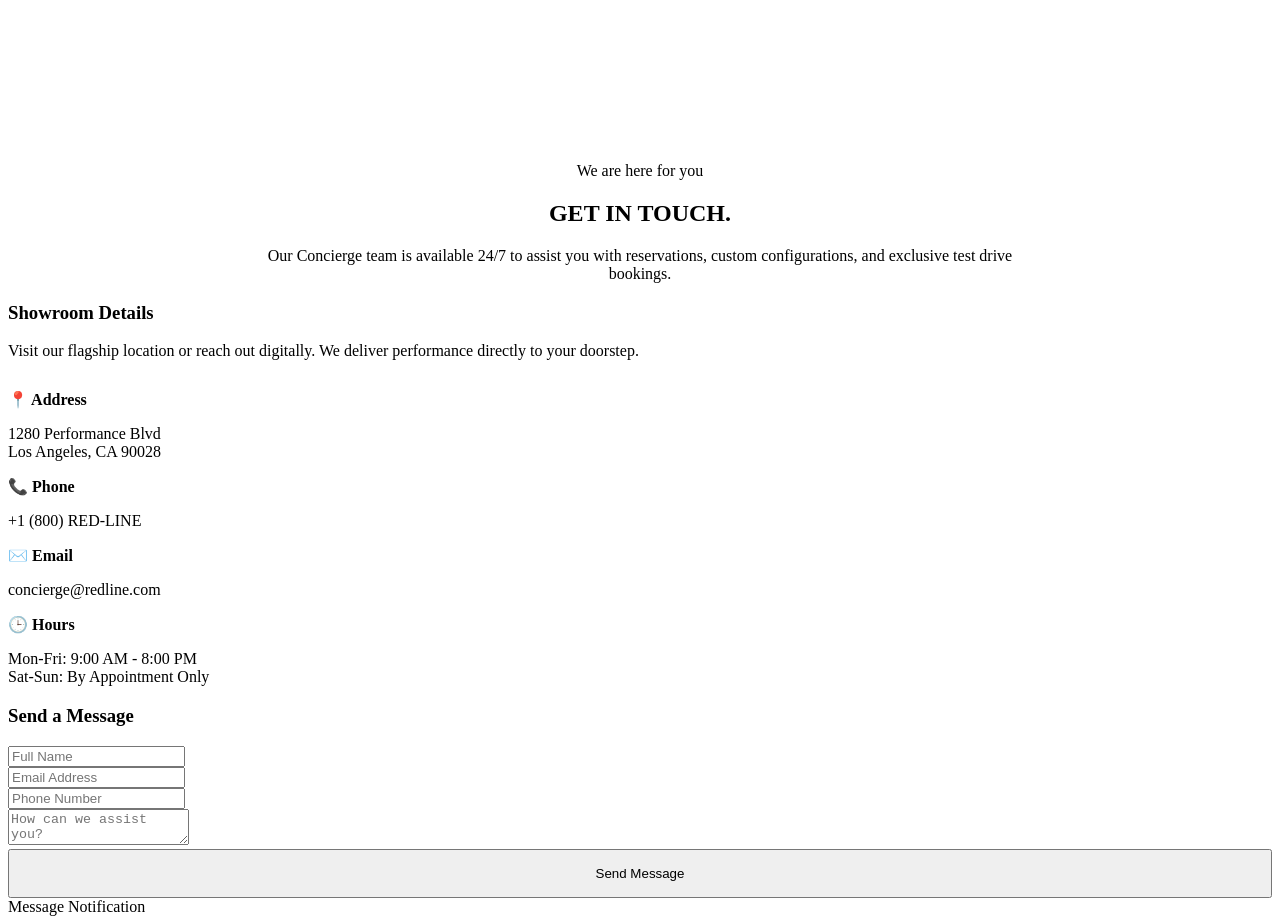
==== contact-us.html @ 71195930 "fi" ====
<!DOCTYPE html>
<html lang="en">
<head>
  <meta charset="UTF-8">
  <meta name="viewport" content="width=device-width, initial-scale=1.0">
  <title>Contact REDLINE | Get in Touch</title>
  
  <!-- Make sure this links to your existing CSS file -->
  <link rel="stylesheet" href="contact-us.css">
</head>
<body>

  <!-- This dynamically loads your Header from index.js -->
  <site-header></site-header>

  <!-- CONTACT HERO SECTION WITH VIDEO -->
  <section class="hero contact-hero">
    <!-- Background Video -->
    <video autoplay loop muted playsinline class="hero-video">
      <source src="videos/hero-video.mp4" type="video/mp4">
      Your browser does not support the video tag.
    </video>
    <div class="hero-overlay"></div>

    <div class="hero-content" style="text-align: center; margin: 0 auto; max-width: 800px;">
      <span class="hero-tag">We are here for you</span>
      <h1 class="hero-title">GET IN <span>TOUCH.</span></h1>
      <p class="hero-desc">
        Our Concierge team is available 24/7 to assist you with reservations, custom configurations, and exclusive test drive bookings.
      </p>
    </div>
  </section>

  <!-- CONTACT FORM SECTION -->
  <section class="contact-section">
    <div class="contact-grid">
      
      <!-- Left Side: Contact Information -->
      <div class="contact-info">
        <h3>Showroom Details</h3>
        <p style="color: var(--text-gray); margin-bottom: 30px;">Visit our flagship location or reach out digitally. We deliver performance directly to your doorstep.</p>
        
        <div class="info-item">
          <strong><span style="color: var(--brand-red);">📍</span> Address</strong>
          <p>1280 Performance Blvd<br>Los Angeles, CA 90028</p>
        </div>
        
        <div class="info-item">
          <strong><span style="color: var(--brand-red);">📞</span> Phone</strong>
          <p>+1 (800) RED-LINE</p>
        </div>
        
        <div class="info-item">
          <strong><span style="color: var(--brand-red);">✉️</span> Email</strong>
          <p>concierge@redline.com</p>
        </div>

        <div class="info-item">
          <strong><span style="color: var(--brand-red);">🕒</span> Hours</strong>
          <p>Mon-Fri: 9:00 AM - 8:00 PM<br>Sat-Sun: By Appointment Only</p>
        </div>
      </div>

      <!-- Right Side: The Form -->
      <div class="contact-form-wrapper">
        <h3>Send a Message</h3>
        <form id="contact-form">
          <div class="form-group">
            <input type="text" class="form-control" placeholder="Full Name" required>
          </div>
          <div class="form-group">
            <input type="email" class="form-control" placeholder="Email Address" required>
          </div>
          <div class="form-group">
            <input type="tel" class="form-control" placeholder="Phone Number">
          </div>
          <div class="form-group">
            <textarea class="form-control" placeholder="How can we assist you?" required></textarea>
          </div>
          <button type="submit" class="btn-red" style="width: 100%; padding: 15px;">Send Message</button>
        </form>
      </div>

    </div>
  </section>

  <!-- This dynamically loads your Footer from index.js -->
  <site-footer></site-footer>

  <!-- Toast Notification (Required for the JS popup to work) -->
  <div class="toast" id="toast">Message Notification</div>

  <!-- Single JavaScript File (Handles Header, Footer, and Form Submission) -->
  <script src="contact-us.js"></script>
</body>
</html>
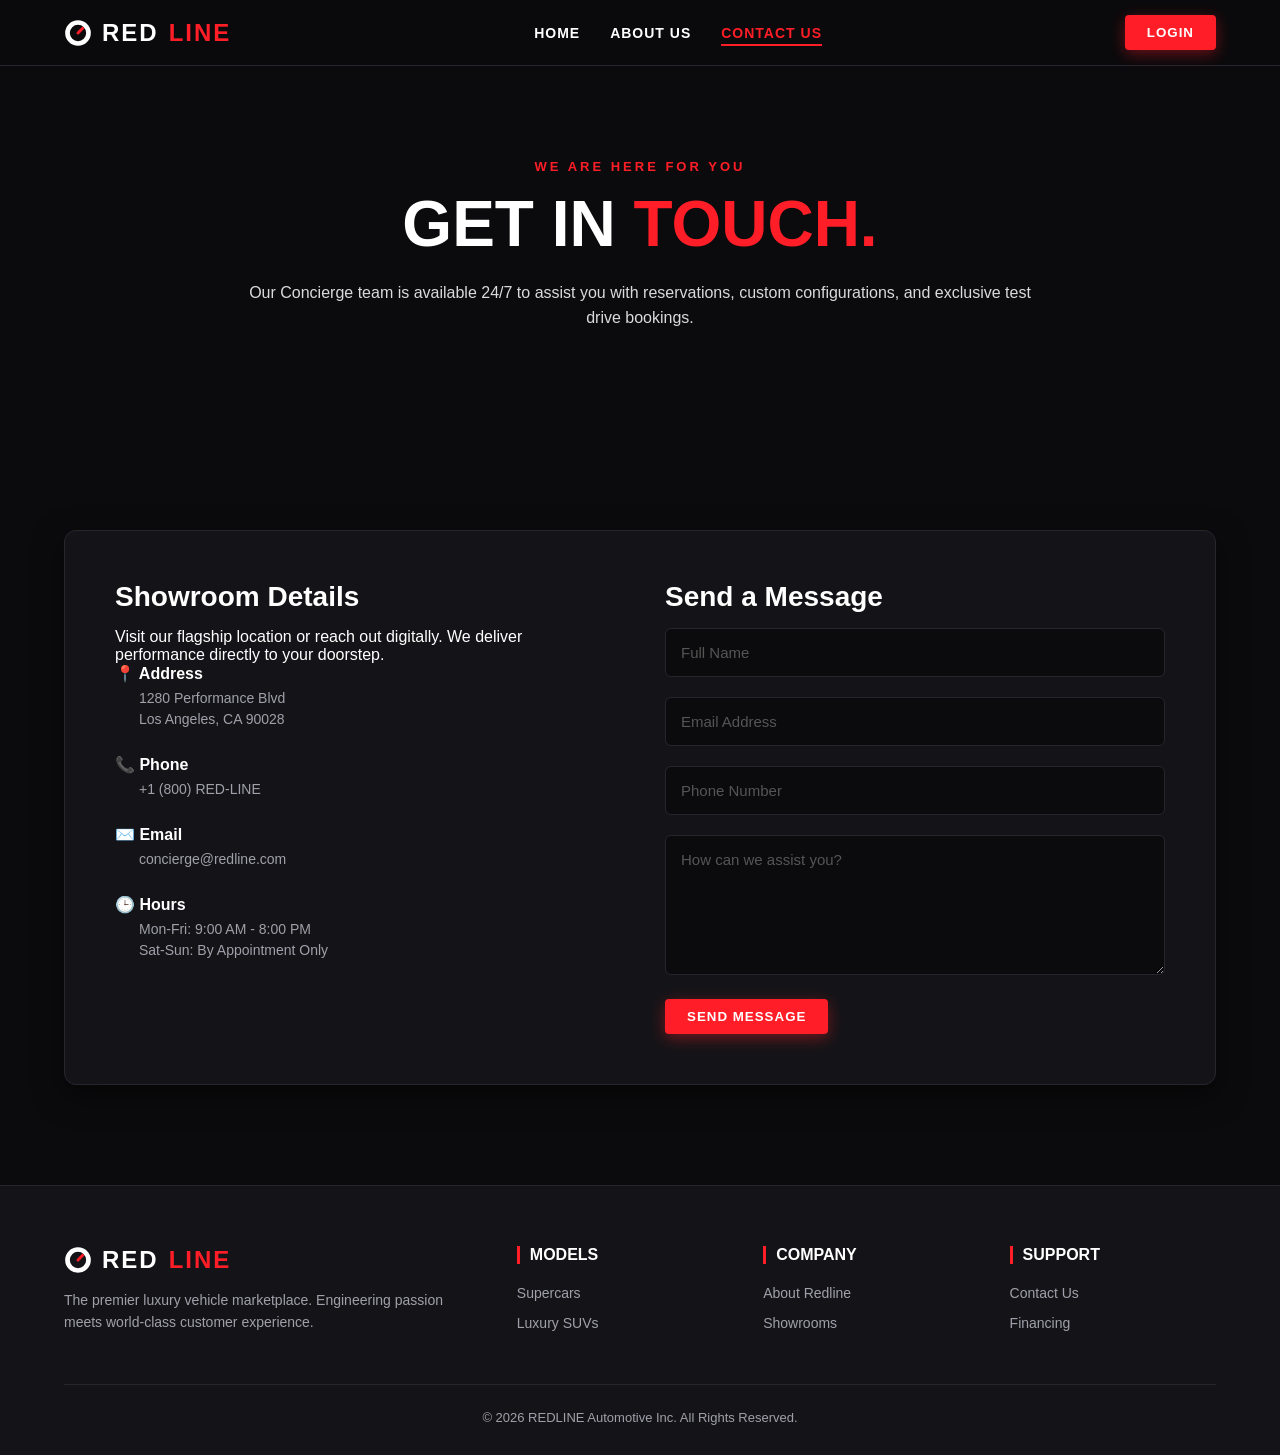
==== commit 75682292: "fix issue" ====
--- a/contact-us.html
+++ b/contact-us.html
@@ -5,24 +5,22 @@
   <meta name="viewport" content="width=device-width, initial-scale=1.0">
   <title>Contact REDLINE | Get in Touch</title>
   
-  <!-- Make sure this links to your existing CSS file -->
-  <link rel="stylesheet" href="contact-us.css">
+  <!-- Linking to your newly named CSS file -->
+  <link rel="stylesheet" href="index.css">
 </head>
 <body>
 
-  <!-- This dynamically loads your Header from index.js -->
+  <!-- Web Component Header (Loaded from index.js) -->
   <site-header></site-header>
 
-  <!-- CONTACT HERO SECTION WITH VIDEO -->
+  <!-- HERO SECTION -->
   <section class="hero contact-hero">
-    <!-- Background Video -->
     <video autoplay loop muted playsinline class="hero-video">
-      <source src="videos/hero-video.mp4" type="video/mp4">
-      Your browser does not support the video tag.
+      <source src="videos/contact-us-hero.mp4" type="video/mp4">
     </video>
     <div class="hero-overlay"></div>
 
-    <div class="hero-content" style="text-align: center; margin: 0 auto; max-width: 800px;">
+    <div class="hero-content centered-hero">
       <span class="hero-tag">We are here for you</span>
       <h1 class="hero-title">GET IN <span>TOUCH.</span></h1>
       <p class="hero-desc">
@@ -35,33 +33,33 @@
   <section class="contact-section">
     <div class="contact-grid">
       
-      <!-- Left Side: Contact Information -->
+      <!-- Left Side: Information -->
       <div class="contact-info">
         <h3>Showroom Details</h3>
-        <p style="color: var(--text-gray); margin-bottom: 30px;">Visit our flagship location or reach out digitally. We deliver performance directly to your doorstep.</p>
+        <p class="contact-subtitle">Visit our flagship location or reach out digitally. We deliver performance directly to your doorstep.</p>
         
         <div class="info-item">
-          <strong><span style="color: var(--brand-red);">📍</span> Address</strong>
+          <strong><span class="icon-red">📍</span> Address</strong>
           <p>1280 Performance Blvd<br>Los Angeles, CA 90028</p>
         </div>
         
         <div class="info-item">
-          <strong><span style="color: var(--brand-red);">📞</span> Phone</strong>
+          <strong><span class="icon-red">📞</span> Phone</strong>
           <p>+1 (800) RED-LINE</p>
         </div>
         
         <div class="info-item">
-          <strong><span style="color: var(--brand-red);">✉️</span> Email</strong>
+          <strong><span class="icon-red">✉️</span> Email</strong>
           <p>concierge@redline.com</p>
         </div>
 
         <div class="info-item">
-          <strong><span style="color: var(--brand-red);">🕒</span> Hours</strong>
+          <strong><span class="icon-red">🕒</span> Hours</strong>
           <p>Mon-Fri: 9:00 AM - 8:00 PM<br>Sat-Sun: By Appointment Only</p>
         </div>
       </div>
 
-      <!-- Right Side: The Form -->
+      <!-- Right Side: Form -->
       <div class="contact-form-wrapper">
         <h3>Send a Message</h3>
         <form id="contact-form">
@@ -77,20 +75,20 @@
           <div class="form-group">
             <textarea class="form-control" placeholder="How can we assist you?" required></textarea>
           </div>
-          <button type="submit" class="btn-red" style="width: 100%; padding: 15px;">Send Message</button>
+          <button type="submit" class="btn-red btn-full">Send Message</button>
         </form>
       </div>
 
     </div>
   </section>
 
-  <!-- This dynamically loads your Footer from index.js -->
+  <!-- Web Component Footer (Loaded from index.js) -->
   <site-footer></site-footer>
 
-  <!-- Toast Notification (Required for the JS popup to work) -->
+  <!-- Toast Notification -->
   <div class="toast" id="toast">Message Notification</div>
 
-  <!-- Single JavaScript File (Handles Header, Footer, and Form Submission) -->
-  <script src="contact-us.js"></script>
+  <!-- Linking to your JS file -->
+  <script src="index.js"></script>
 </body>
 </html>
--- a/index.css
+++ b/index.css
@@ -0,0 +1,679 @@
+/* ==========================================================================
+   1. BRAND COLORS & GLOBAL STYLES (Black, Red, White)
+   ========================================================================== */
+:root {
+  --bg-black: #0b0b0d;
+  --card-black: #141418;
+  --brand-red: #ff1e27;
+  --brand-red-glow: rgba(255, 30, 39, 0.4);
+  --text-white: #ffffff;
+  --text-gray: #a0a0aa;
+  --border-dark: #26262e;
+  --transition-smooth: all 0.3s cubic-bezier(0.4, 0, 0.2, 1);
+}
+
+* {
+  margin: 0;
+  padding: 0;
+  box-sizing: border-box;
+  font-family: 'Segoe UI', Roboto, Helvetica, Arial, sans-serif;
+}
+
+body {
+  background-color: var(--bg-black);
+  color: var(--text-white);
+  overflow-x: hidden;
+}
+
+::-webkit-scrollbar { width: 8px; }
+::-webkit-scrollbar-track { background: var(--bg-black); }
+::-webkit-scrollbar-thumb { background: var(--brand-red); border-radius: 4px; }
+
+@keyframes fadeIn {
+  from { opacity: 0; transform: translateY(20px); }
+  to { opacity: 1; transform: translateY(0); }
+}
+
+/* ==========================================================================
+   2. HEADER & NAVIGATION
+   ========================================================================== */
+header {
+  position: fixed;
+  top: 0;
+  width: 100%;
+  z-index: 1000;
+  background: rgba(11, 11, 13, 0.9);
+  backdrop-filter: blur(12px);
+  border-bottom: 1px solid var(--border-dark);
+  padding: 15px 5%;
+  display: flex;
+  justify-content: space-between;
+  align-items: center;
+}
+
+.logo {
+  font-size: 24px;
+  font-weight: 900;
+  letter-spacing: 2px;
+  color: var(--text-white);
+  text-decoration: none;
+  display: flex;
+  align-items: center;
+  gap: 10px;
+}
+
+.logo-icon {
+  width: 28px;
+  height: 28px;
+  stroke: var(--text-white);
+}
+
+.logo span {
+  color: var(--brand-red);
+}
+
+.nav-links {
+  display: flex;
+  list-style: none;
+  gap: 30px;
+}
+
+.nav-links a {
+  color: var(--text-white);
+  text-decoration: none;
+  font-weight: 600;
+  font-size: 14px;
+  text-transform: uppercase;
+  letter-spacing: 1px;
+  position: relative;
+  padding: 5px 0;
+  transition: var(--transition-smooth);
+}
+
+.nav-links a::after {
+  content: '';
+  position: absolute;
+  bottom: 0;
+  left: 0;
+  width: 0%;
+  height: 2px;
+  background: var(--brand-red);
+  transition: var(--transition-smooth);
+}
+
+/* Active Nav Link Styling */
+.nav-links a:hover, 
+.nav-links a.active {
+  color: var(--brand-red);
+}
+
+.nav-links a:hover::after, 
+.nav-links a.active::after {
+  width: 100%;
+}
+
+.btn-red {
+  background: var(--brand-red);
+  color: var(--text-white);
+  padding: 10px 22px;
+  border: none;
+  border-radius: 4px;
+  font-weight: 700;
+  cursor: pointer;
+  text-transform: uppercase;
+  letter-spacing: 1px;
+  transition: var(--transition-smooth);
+  box-shadow: 0 4px 15px var(--brand-red-glow);
+}
+
+.btn-red:hover {
+  background: #e00010;
+  transform: translateY(-2px);
+  box-shadow: 0 6px 20px var(--brand-red);
+}
+
+/* ==========================================================================
+   3. HERO SECTION (WITH VIDEO)
+   ========================================================================== */
+.hero {
+  position: relative;
+  min-height: 100vh;
+  padding: 130px 5% 60px;
+  display: flex;
+  align-items: center;
+  justify-content: space-between;
+  overflow: hidden; 
+}
+
+.hero-video {
+  position: absolute;
+  top: 0;
+  left: 0;
+  width: 100%;
+  height: 100%;
+  object-fit: cover; 
+  z-index: 0;
+}
+
+.hero-overlay {
+  position: absolute;
+  top: 0;
+  left: 0;
+  width: 100%;
+  height: 100%;
+  background: linear-gradient(90deg, rgba(11, 11, 13, 0.9) 0%, rgba(11, 11, 13, 0.4) 100%);
+  z-index: 1;
+}
+
+.hero-content {
+  position: relative; 
+  z-index: 2;
+  max-width: 550px;
+  animation: fadeIn 1.5s ease-out;
+}
+
+.hero-tag {
+  color: var(--brand-red);
+  font-weight: 700;
+  text-transform: uppercase;
+  letter-spacing: 3px;
+  font-size: 13px;
+  margin-bottom: 15px;
+  display: block;
+}
+
+.hero-title {
+  font-size: 64px; 
+  font-weight: 900;
+  line-height: 1.1;
+  margin-bottom: 20px;
+}
+
+.hero-title span {
+  color: var(--brand-red);
+}
+
+.hero-desc {
+  color: rgba(255, 255, 255, 0.85); 
+  font-size: 16px;
+  line-height: 1.6;
+  margin-bottom: 30px;
+}
+
+.hero-stats {
+  display: flex;
+  gap: 30px;
+  margin-top: 40px;
+  border-top: 1px solid rgba(255, 255, 255, 0.2); 
+  padding-top: 20px;
+}
+
+.stat-item h3 {
+  font-size: 28px;
+  color: var(--text-white);
+}
+
+.stat-item p {
+  color: var(--text-gray);
+  font-size: 12px;
+  text-transform: uppercase;
+}
+
+/* ==========================================================================
+   4. SHOWROOM SECTION
+   ========================================================================== */
+.showroom-section {
+  padding: 60px 5% 100px;
+  position: relative;
+  z-index: 5;
+  background-color: var(--bg-black);
+}
+
+.section-title {
+  text-align: center;
+  font-size: 36px;
+  font-weight: 800;
+  margin-bottom: 10px;
+  text-transform: uppercase;
+}
+
+.section-subtitle {
+  text-align: center;
+  color: var(--text-gray);
+  margin-bottom: 50px;
+}
+
+.showroom-card {
+  background: var(--card-black);
+  border: 1px solid var(--border-dark);
+  border-radius: 12px;
+  padding: 40px;
+  display: flex;
+  gap: 50px;
+  align-items: center;
+  box-shadow: 0 10px 30px rgba(0,0,0,0.5);
+}
+
+.vehicle-display {
+  flex: 1.3;
+  display: flex;
+  flex-direction: column;
+  align-items: center;
+}
+
+.main-image-container {
+  width: 100%;
+  height: 320px;
+  display: flex;
+  align-items: center;
+  justify-content: center;
+  background: #0f0f12;
+  border-radius: 8px;
+  border: 1px solid var(--border-dark);
+  padding: 20px;
+}
+
+.main-image-container svg {
+  width: 100%;
+  height: 100%;
+  transition: all 0.4s ease;
+}
+
+.angle-thumbnails {
+  display: flex;
+  gap: 12px;
+  margin-top: 20px;
+}
+
+.thumb-btn {
+  background: var(--bg-black);
+  color: var(--text-white);
+  border: 1px solid var(--border-dark);
+  border-radius: 6px;
+  padding: 10px 18px;
+  font-size: 13px;
+  font-weight: 600;
+  cursor: pointer;
+  transition: var(--transition-smooth);
+}
+
+.thumb-btn.active, .thumb-btn:hover {
+  border-color: var(--brand-red);
+  color: var(--brand-red);
+  box-shadow: 0 0 10px var(--brand-red-glow);
+}
+
+.vehicle-details {
+  flex: 1;
+}
+
+.badge {
+  background: rgba(255, 30, 39, 0.15);
+  color: var(--brand-red);
+  padding: 6px 12px;
+  border-radius: 20px;
+  font-size: 12px;
+  font-weight: 700;
+  text-transform: uppercase;
+  display: inline-block;
+  margin-bottom: 15px;
+  border: 1px solid var(--brand-red);
+}
+
+.vehicle-details h2 {
+  font-size: 38px;
+  font-weight: 800;
+  margin-bottom: 10px;
+}
+
+.price-tag {
+  font-size: 28px;
+  color: var(--brand-red);
+  font-weight: 800;
+  margin-bottom: 25px;
+}
+
+.color-section-title {
+  font-size: 14px;
+  text-transform: uppercase;
+  color: var(--text-gray);
+  margin-bottom: 12px;
+}
+
+.color-swatches {
+  display: flex;
+  gap: 15px;
+  margin-bottom: 30px;
+}
+
+.color-dot {
+  width: 38px;
+  height: 38px;
+  border-radius: 50%;
+  cursor: pointer;
+  border: 3px solid var(--border-dark);
+  transition: var(--transition-smooth);
+}
+
+.color-dot.active {
+  border-color: var(--text-white);
+  transform: scale(1.15);
+  box-shadow: 0 0 15px var(--brand-red-glow);
+}
+
+.specs-grid {
+  display: grid;
+  grid-template-columns: repeat(2, 1fr);
+  gap: 15px;
+  margin-bottom: 30px;
+}
+
+.spec-box {
+  background: var(--bg-black);
+  padding: 12px 15px;
+  border-radius: 6px;
+  border: 1px solid var(--border-dark);
+}
+
+.spec-box span {
+  display: block;
+  color: var(--text-gray);
+  font-size: 11px;
+  text-transform: uppercase;
+}
+
+.spec-box strong {
+  font-size: 15px;
+  color: var(--text-white);
+}
+
+/* ==========================================================================
+   5. FOOTER & TOAST
+   ========================================================================== */
+footer {
+  background: var(--card-black);
+  border-top: 1px solid var(--border-dark);
+  padding: 60px 5% 30px;
+}
+
+.footer-grid {
+  display: grid;
+  grid-template-columns: 2fr repeat(3, 1fr);
+  gap: 40px;
+  margin-bottom: 40px;
+}
+
+.footer-brand p {
+  color: var(--text-gray);
+  font-size: 14px;
+  margin-top: 15px;
+  line-height: 1.6;
+}
+
+.footer-col h4 {
+  color: var(--text-white);
+  font-size: 16px;
+  margin-bottom: 20px;
+  text-transform: uppercase;
+  border-left: 3px solid var(--brand-red);
+  padding-left: 10px;
+}
+
+.footer-col ul {
+  list-style: none;
+}
+
+.footer-col ul li {
+  margin-bottom: 12px;
+}
+
+.footer-col ul li a {
+  color: var(--text-gray);
+  text-decoration: none;
+  font-size: 14px;
+  transition: var(--transition-smooth);
+}
+
+.footer-col ul li a:hover {
+  color: var(--brand-red);
+  padding-left: 5px;
+}
+
+.footer-bottom {
+  border-top: 1px solid var(--border-dark);
+  padding-top: 25px;
+  text-align: center;
+  color: var(--text-gray);
+  font-size: 13px;
+}
+
+.toast {
+  position: fixed;
+  bottom: 30px;
+  right: 30px;
+  background: var(--brand-red);
+  color: var(--text-white);
+  padding: 15px 25px;
+  border-radius: 6px;
+  font-weight: 700;
+  box-shadow: 0 5px 20px rgba(0,0,0,0.5);
+  transform: translateY(100px);
+  opacity: 0;
+  transition: var(--transition-smooth);
+  z-index: 2000;
+}
+
+.toast.show {
+  transform: translateY(0);
+  opacity: 1;
+}
+
+/* ==========================================================================
+   6. CONTACT PAGE SPECIFIC STYLES
+   ========================================================================== */
+.contact-hero {
+  min-height: 50vh;
+  display: flex;
+  justify-content: center;
+  align-items: center;
+}
+
+.contact-section {
+  padding: 80px 5% 100px;
+  background-color: var(--bg-black);
+}
+
+.contact-grid {
+  display: grid;
+  grid-template-columns: 1fr 1fr;
+  gap: 50px;
+  background: var(--card-black);
+  padding: 50px;
+  border-radius: 12px;
+  border: 1px solid var(--border-dark);
+  box-shadow: 0 10px 30px rgba(0,0,0,0.5);
+  max-width: 1200px;
+  margin: 0 auto;
+}
+
+.contact-info h3, .contact-form-wrapper h3 {
+  font-size: 28px;
+  margin-bottom: 15px;
+  color: var(--text-white);
+}
+
+.info-item {
+  margin-bottom: 25px;
+}
+
+.info-item strong {
+  display: block;
+  font-size: 16px;
+  margin-bottom: 5px;
+  color: var(--text-white);
+}
+
+.info-item p {
+  color: var(--text-gray);
+  line-height: 1.5;
+  font-size: 14px;
+  margin-left: 24px;
+}
+
+.form-group {
+  margin-bottom: 20px;
+}
+
+.form-control {
+  width: 100%;
+  padding: 15px;
+  background: var(--bg-black);
+  border: 1px solid var(--border-dark);
+  color: var(--text-white);
+  border-radius: 6px;
+  font-size: 15px;
+  transition: var(--transition-smooth);
+}
+
+.form-control::placeholder {
+  color: #555;
+}
+
+.form-control:focus {
+  border-color: var(--brand-red);
+  outline: none;
+  box-shadow: 0 0 10px var(--brand-red-glow);
+}
+
+textarea.form-control {
+  resize: vertical;
+  min-height: 140px;
+}
+
+/* ==========================================================================
+   7. ABOUT US & SHARED SUB-PAGE STYLES
+   ========================================================================== */
+
+/* Fix: Perfectly centers the text in the Hero for About & Contact pages */
+.centered-hero {
+  text-align: center;
+  margin: 0 auto;
+  max-width: 800px;
+  display: flex;
+  flex-direction: column;
+  align-items: center;
+}
+
+/* About Section Layout Fixes */
+.about-section {
+  padding: 120px 5%;
+  background-color: var(--bg-black);
+  position: relative;
+  z-index: 5; /* Ensures it sits properly above the video background */
+}
+
+.about-container {
+  max-width: 1200px;
+  margin: 0 auto;
+}
+
+.about-story {
+  text-align: center;
+  margin-bottom: 80px;
+  padding: 0 20px;
+}
+
+.about-story .section-title {
+  font-size: 36px;
+  font-weight: 800;
+  margin-bottom: 30px;
+  text-transform: uppercase;
+  color: var(--text-white);
+}
+
+.about-text {
+  color: var(--text-gray);
+  font-size: 18px;
+  line-height: 1.8;
+  margin-bottom: 20px;
+  max-width: 800px;
+  margin-left: auto;
+  margin-right: auto;
+}
+
+/* Values Grid Layout */
+.values-grid {
+  display: grid;
+  grid-template-columns: repeat(3, 1fr);
+  gap: 40px; /* Increased gap for better breathing room */
+}
+
+.value-card {
+  background: var(--card-black);
+  padding: 50px 30px; /* Made the cards slightly taller */
+  border-radius: 12px;
+  border: 1px solid var(--border-dark);
+  text-align: center;
+  transition: var(--transition-smooth);
+}
+
+.value-card:hover {
+  border-color: var(--brand-red);
+  transform: translateY(-8px); /* Slightly stronger hover bounce */
+  box-shadow: 0 15px 30px rgba(255, 30, 39, 0.15);
+}
+
+.value-icon {
+  font-size: 45px;
+  margin-bottom: 20px;
+  display: inline-block;
+}
+
+.value-card h3 {
+  color: var(--text-white);
+  font-size: 22px;
+  margin-bottom: 15px;
+  text-transform: uppercase;
+  letter-spacing: 1px;
+}
+
+.value-card p {
+  color: var(--text-gray);
+  font-size: 15px;
+  line-height: 1.6;
+}
+
+/* Responsive fix for Mobile */
+@media (max-width: 992px) {
+  .values-grid {
+    grid-template-columns: 1fr 1fr;
+  }
+}
+
+@media (max-width: 768px) {
+  .values-grid {
+    grid-template-columns: 1fr;
+  }
+  .about-story .section-title {
+    font-size: 28px;
+  }
+  .about-text {
+    font-size: 16px;
+  }
+}
+
+/* Responsive Styles */
+@media (max-width: 992px) {
+  .hero { flex-direction: column; text-align: center; }
+  .hero-overlay { background: rgba(11, 11, 13, 0.7); }
+  .showroom-card { flex-direction: column; }
+  .footer-grid { grid-template-columns: 1fr 1fr; }
+  .nav-links { display: none; }
+}
+
+@media (max-width: 768px) {
+  .contact-grid {
+    grid-template-columns: 1fr;
+    padding: 30px 20px;
+  }
+}
